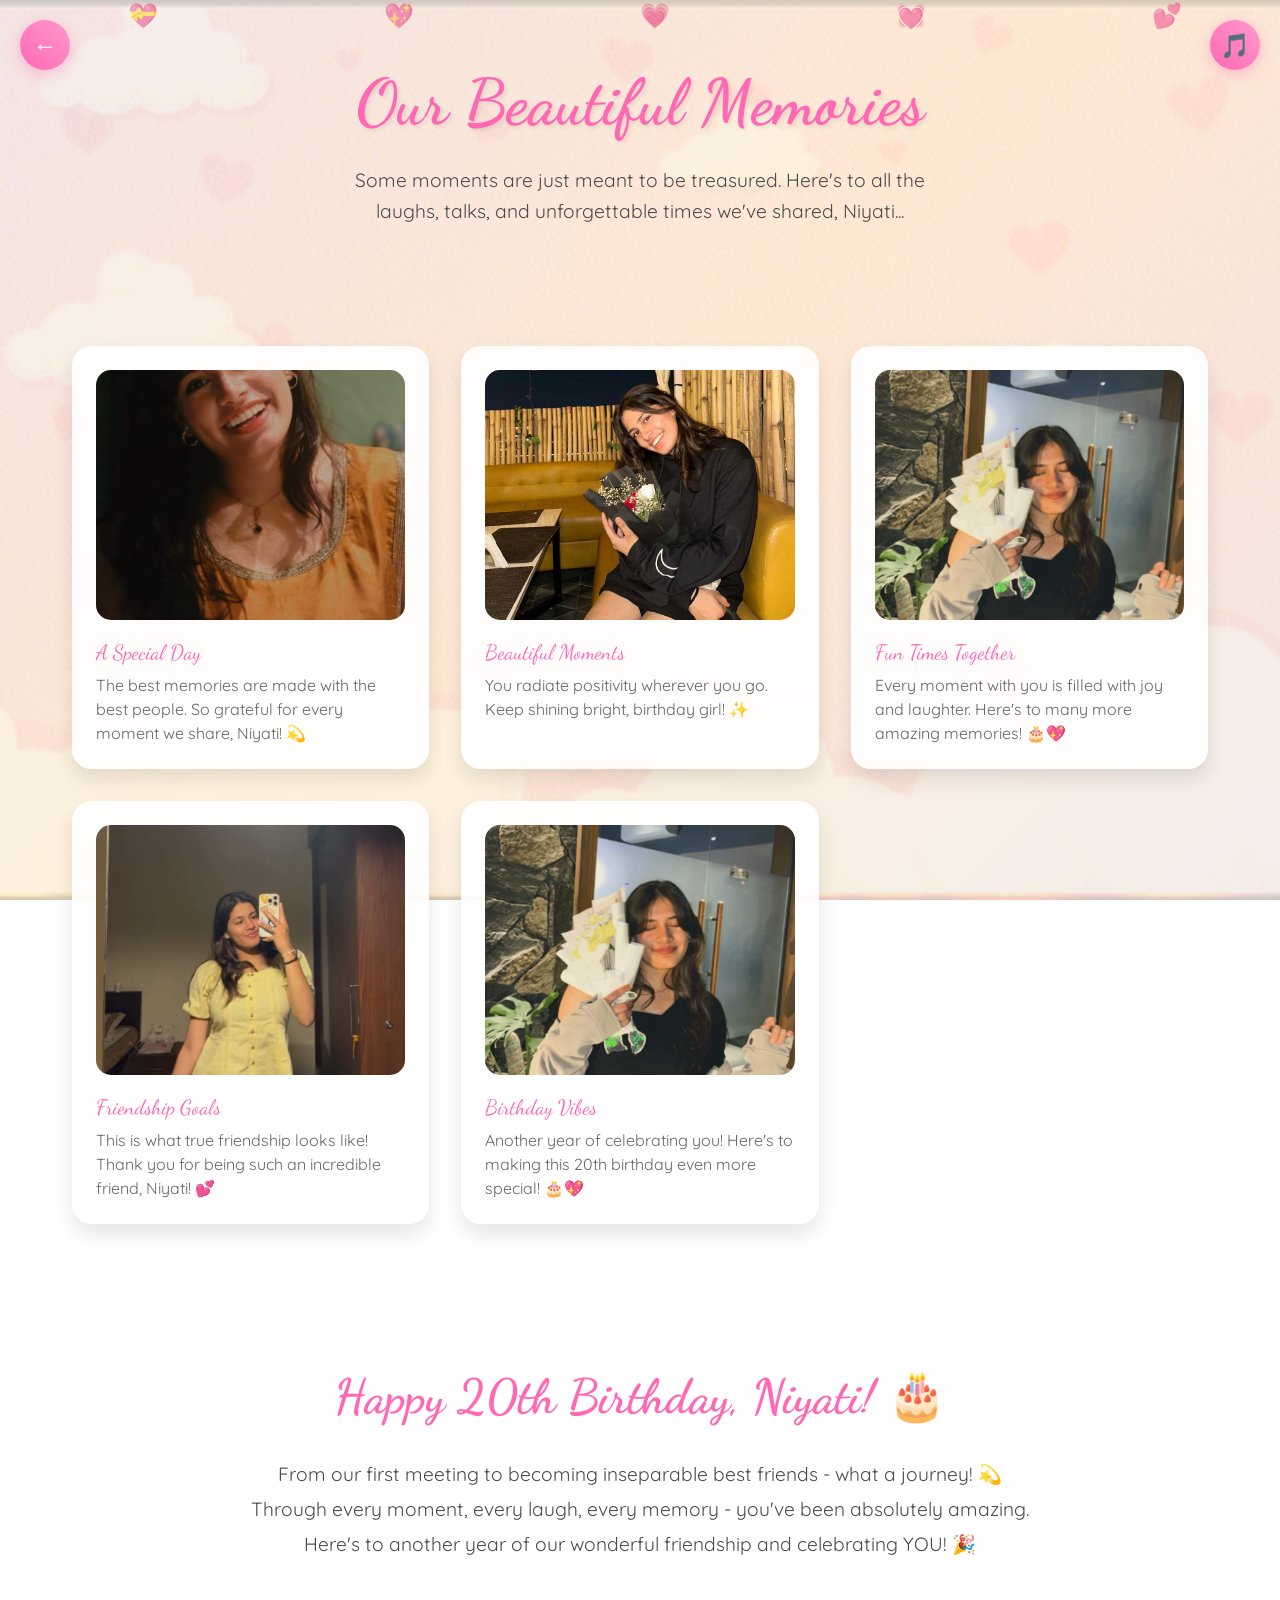
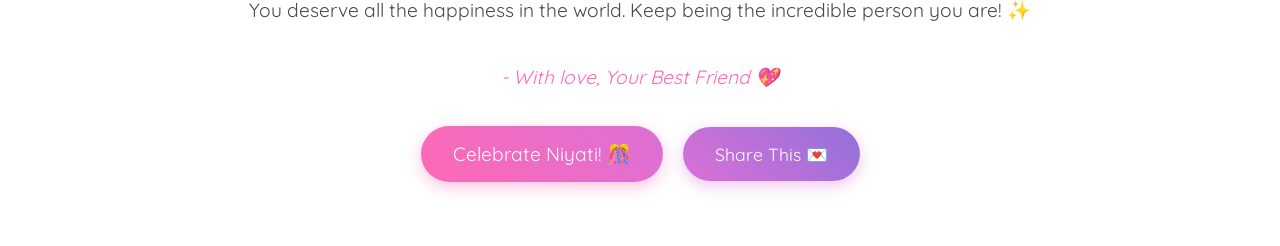
==== memories.html @ b047513f "happist bday" ====
<!DOCTYPE html>
<html lang="en">
<head>
    <meta charset="UTF-8">
    <meta name="viewport" content="width=device-width, initial-scale=1.0">
    <!-- CUSTOMIZE: Change the title -->
    <title>Our Beautiful Memories ✨</title>
    <!-- CUSTOMIZE: Change favicon -->
    <link rel="icon" type="image/png" href="favicon.png">
    <style>
        @import url('https://fonts.googleapis.com/css2?family=Dancing+Script:wght@700&family=Quicksand:wght@300;400;500;600&display=swap');

        * {
            margin: 0;
            padding: 0;
            box-sizing: border-box;
        }

        body {
            min-height: 100vh;
            background: linear-gradient(135deg,
                    rgba(255, 209, 220, 0.85) 0%,
                    rgba(230, 230, 250, 0.85) 25%,
                    rgba(255, 239, 213, 0.85) 50%,
                    rgba(230, 230, 250, 0.85) 75%,
                    rgba(255, 209, 220, 0.85) 100%),
                    url('background-movable.gif');
            background-size: 400% 400%, cover;
            background-position: center, center;
            background-attachment: fixed;
            animation: gradientFlow 15s ease infinite;
            font-family: 'Quicksand', sans-serif;
            overflow-x: hidden;
            color: #4a4a4a;
        }

        @keyframes gradientFlow {
            0% { background-position: 0% 50%; }
            50% { background-position: 100% 50%; }
            100% { background-position: 0% 50%; }
        }

        /* Floating Hearts */
        .floating-hearts {
            position: fixed;
            width: 100%;
            height: 100%;
            pointer-events: none;
            z-index: 2;
        }

        .heart {
            position: absolute;
            font-size: 1.5rem;
            color: rgba(255, 105, 180, 0.6);
            animation: floatHeart var(--float-duration, 6s) ease-in-out infinite;
            animation-delay: var(--delay, 0s);
        }

        @keyframes floatHeart {
            0% { transform: translate(0, 100vh) rotate(0deg); }
            100% { transform: translate(var(--translate-x, 0), -100vh) rotate(360deg); }
        }

        /* Welcome Section */
        .welcome {
            text-align: center;
            padding: 4rem 2rem;
            position: relative;
            z-index: 3;
        }

        .welcome h1 {
            font-family: 'Dancing Script', cursive;
            font-size: 4rem;
            /* CUSTOMIZE: Change primary color */
            color: #ff69b4;
            text-shadow: 2px 2px 4px rgba(0, 0, 0, 0.1);
            animation: fadeInScale 2s ease;
        }

        .welcome p {
            font-size: 1.2rem;
            max-width: 600px;
            margin: 1.5rem auto;
            line-height: 1.6;
            animation: fadeIn 2s ease 0.5s both;
        }

        /* Memory Cards */
        .memory-container {
            max-width: 1200px;
            margin: 0 auto;
            padding: 2rem;
            display: grid;
            grid-template-columns: repeat(auto-fit, minmax(300px, 1fr));
            gap: 2rem;
            z-index: 3;
            position: relative;
        }

        .memory-card {
            background: rgba(255, 255, 255, 0.9);
            border-radius: 20px;
            padding: 1.5rem;
            box-shadow: 0 10px 20px rgba(0, 0, 0, 0.1);
            transition: all 0.5s cubic-bezier(0.4, 0, 0.2, 1);
            position: relative;
            overflow: hidden;
        }

        .memory-card:hover {
            transform: translateY(-10px) scale(1.02);
            box-shadow: 0 15px 30px rgba(0, 0, 0, 0.15);
        }

        .memory-card::before {
            content: '';
            position: absolute;
            top: 0;
            left: 0;
            width: 100%;
            height: 100%;
            background: linear-gradient(45deg, transparent, rgba(255, 255, 255, 0.4), transparent);
            transform: translateX(-100%);
            transition: 0.5s;
        }

        .memory-card:hover::before {
            transform: translateX(100%);
        }

        .memory-img {
            width: 100%;
            height: 250px;
            object-fit: cover;
            border-radius: 15px;
            margin-bottom: 1rem;
            transition: transform 0.5s ease;
        }

        .memory-card:hover .memory-img {
            transform: scale(1.05);
        }

        .memory-date {
            font-family: 'Dancing Script', cursive;
            /* CUSTOMIZE: Change date color */
            color: #ff69b4;
            font-size: 1.3rem;
            margin-bottom: 0.5rem;
        }

        .memory-caption {
            font-size: 1rem;
            line-height: 1.5;
            color: #666;
        }

        /* Final Message Section */
        .final-message {
            text-align: center;
            padding: 4rem 2rem;
            background: rgba(255, 255, 255, 0.3);
            backdrop-filter: blur(10px);
            margin-top: 3rem;
            position: relative;
            z-index: 3;
        }

        .final-message h2 {
            font-family: 'Dancing Script', cursive;
            font-size: 3rem;
            /* CUSTOMIZE: Change color */
            color: #ff69b4;
            margin-bottom: 2rem;
            animation: heartbeat 2s infinite;
        }

        @keyframes heartbeat {
            0%, 100% { transform: scale(1); }
            50% { transform: scale(1.1); }
        }

        .final-message p {
            font-size: 1.2rem;
            max-width: 800px;
            margin: 0 auto 2rem;
            line-height: 1.8;
        }

        .goodbye-btn {
            display: inline-block;
            padding: 1rem 2rem;
            font-size: 1.2rem;
            /* CUSTOMIZE: Change button gradient */
            background: linear-gradient(45deg, #ff69b4, #da70d6);
            color: white;
            border: none;
            border-radius: 50px;
            cursor: pointer;
            text-decoration: none;
            transition: all 0.3s ease;
            box-shadow: 0 5px 15px rgba(255, 105, 180, 0.4);
            animation: float 3s infinite ease-in-out;
        }

        .goodbye-btn:hover {
            transform: translateY(-5px);
            box-shadow: 0 8px 20px rgba(255, 105, 180, 0.6);
        }

        .signature {
            font-style: italic;
            font-size: 1.3rem;
            /* CUSTOMIZE: Change signature color */
            color: #ff69b4;
            margin-top: 1rem;
        }

        @keyframes float {
            0%, 100% { transform: translateY(0); }
            50% { transform: translateY(-10px); }
        }

        @keyframes fadeInScale {
            0% { opacity: 0; transform: scale(0.8); }
            100% { opacity: 1; transform: scale(1); }
        }

        @keyframes fadeIn {
            0% { opacity: 0; }
            100% { opacity: 1; }
        }

        /* Custom Scrollbar */
        ::-webkit-scrollbar {
            width: 12px;
        }

        ::-webkit-scrollbar-track {
            background: rgba(255, 255, 255, 0.4);
        }

        ::-webkit-scrollbar-thumb {
            /* CUSTOMIZE: Change scrollbar gradient */
            background: linear-gradient(45deg, #ff69b4, #da70d6);
            border-radius: 6px;
        }

        /* Responsive Design */
        @media (max-width: 768px) {
            .welcome h1 { font-size: 3rem; }
            .memory-container { grid-template-columns: 1fr; }
            .final-message h2 { font-size: 2.5rem; }
        }

        /* Music Toggle Button */
        .music-toggle {
            position: fixed;
            top: 20px;
            right: 20px;
            width: 50px;
            height: 50px;
            /* CUSTOMIZE: Change music button gradient */
            background: linear-gradient(45deg, #ff69b4, #ff99cc);
            border-radius: 50%;
            display: flex;
            align-items: center;
            justify-content: center;
            cursor: pointer;
            z-index: 1000;
            box-shadow: 0 4px 15px rgba(255, 105, 180, 0.4);
            transition: transform 0.3s, box-shadow 0.3s;
        }

        .music-toggle:hover {
            transform: scale(1.1);
            box-shadow: 0 6px 20px rgba(255, 105, 180, 0.6);
        }

        .music-toggle.playing {
            animation: musicPulse 1s ease-in-out infinite;
        }

        .music-icon {
            font-size: 1.5rem;
        }

        @keyframes musicPulse {
            0%, 100% { transform: scale(1); }
            50% { transform: scale(1.1); }
        }

        /* Back Button */
        .back-btn {
            position: fixed;
            top: 20px;
            left: 20px;
            width: 50px;
            height: 50px;
            /* CUSTOMIZE: Change back button gradient */
            background: linear-gradient(45deg, #ff69b4, #ff99cc);
            border-radius: 50%;
            display: flex;
            align-items: center;
            justify-content: center;
            cursor: pointer;
            z-index: 1000;
            box-shadow: 0 4px 15px rgba(255, 105, 180, 0.4);
            transition: transform 0.3s, box-shadow 0.3s;
            text-decoration: none;
            color: white;
            font-size: 1.5rem;
            font-weight: bold;
        }

        .back-btn:hover {
            transform: scale(1.1);
            box-shadow: 0 6px 20px rgba(255, 105, 180, 0.6);
        }

        /* Share Button */
        .share-btn {
            display: inline-block;
            padding: 1rem 2rem;
            font-size: 1.1rem;
            /* CUSTOMIZE: Change share button gradient */
            background: linear-gradient(45deg, #da70d6, #9370db);
            color: white;
            border: none;
            border-radius: 50px;
            cursor: pointer;
            margin-left: 1rem;
            transition: all 0.3s ease;
            box-shadow: 0 5px 15px rgba(218, 112, 214, 0.4);
            font-family: 'Quicksand', sans-serif;
        }

        .share-btn:hover {
            transform: translateY(-5px);
            box-shadow: 0 8px 20px rgba(218, 112, 214, 0.6);
        }
    </style>
</head>

<body>
    <audio id="bgMusic" loop>
        <source src="hbd.mp3" type="audio/mpeg">
    </audio>
    <div class="music-toggle" id="musicToggle" title="Toggle Music">
        <span class="music-icon">🎵</span>
    </div>
    <a href="timeline.html" class="back-btn" title="Go Back">←</a>

    <div class="floating-hearts">
        <div class="heart" style="--float-duration: 6s; --delay: 0s; --translate-x: 20px; left: 10%;">💝</div>
        <div class="heart" style="--float-duration: 8s; --delay: 1s; --translate-x: -30px; left: 30%;">💖</div>
        <div class="heart" style="--float-duration: 7s; --delay: 2s; --translate-x: 40px; left: 50%;">💗</div>
        <div class="heart" style="--float-duration: 9s; --delay: 3s; --translate-x: -20px; left: 70%;">💓</div>
        <div class="heart" style="--float-duration: 5s; --delay: 4s; --translate-x: 30px; left: 90%;">💕</div>
    </div>

    <section class="welcome">
        <!-- CUSTOMIZE: Change the title -->
        <h1>Our Beautiful Memories</h1>
        <!-- CUSTOMIZE: Change the description -->
        <p>Some moments are just meant to be treasured. Here's to all the laughs, talks, and unforgettable times we've shared, Niyati...</p>
    </section>

    <div class="memory-container">
        <!-- CUSTOMIZE: Add your photos and captions -->
        <!-- Copy and paste memory-card blocks for more memories -->

        <div class="memory-card">
            <img src="./new_images/main.jpeg" alt="Special Memory with Niyati" class="memory-img">
            <!-- CUSTOMIZE: Change date/title -->
            <div class="memory-date">A Special Day</div>
            <!-- CUSTOMIZE: Change caption -->
            <div class="memory-caption">The best memories are made with the best people. So grateful for every moment we share, Niyati! 💫</div>
        </div>

        <div class="memory-card">
            <img src="./new_images/WhatsApp Image 2026-01-26 at 5.28.19 PM.jpeg" alt="Beautiful Moments" class="memory-img">
            <div class="memory-date">Beautiful Moments</div>
            <div class="memory-caption">You radiate positivity wherever you go. Keep shining bright, birthday girl! ✨</div>
        </div>

        <div class="memory-card">
            <img src="./new_images/WhatsApp Image 2026-01-26 at 5.31.11 PM.jpeg" alt="Fun Times" class="memory-img">
            <div class="memory-date">Fun Times Together</div>
            <div class="memory-caption">Every moment with you is filled with joy and laughter. Here's to many more amazing memories! 🎂💖</div>
        </div>

        <div class="memory-card">
            <img src="./new_images/WhatsApp Image 2026-01-26 at 5.36.44 PM.jpeg" alt="Friendship Goals" class="memory-img">
            <div class="memory-date">Friendship Goals</div>
            <div class="memory-caption">This is what true friendship looks like! Thank you for being such an incredible friend, Niyati! 💕</div>
        </div>

        <div class="memory-card">
            <img src="./new_images/WhatsApp Image 2026-01-26 at 5.36.45 PM.jpeg" alt="Birthday Vibes" class="memory-img">
            <div class="memory-date">Birthday Vibes</div>
            <div class="memory-caption">Another year of celebrating you! Here's to making this 20th birthday even more special! 🎂💖</div>
        </div>
    </div>

    <section class="final-message">
        <!-- CUSTOMIZE: Change name and age -->
        <h2>Happy 20th Birthday, Niyati! 🎂</h2>
        <!-- CUSTOMIZE: Change the message -->
        <p>From our first meeting to becoming inseparable best friends - what a journey! 💫<br>
            Through every moment, every laugh, every memory - you've been absolutely amazing.<br>
            Here's to another year of our wonderful friendship and celebrating YOU! 🎉</p>
        <p>You deserve all the happiness in the world. Keep being the incredible person you are! ✨</p>
        <!-- CUSTOMIZE: Change your name -->
        <p class="signature">- With love, Your Best Friend 💖</p>
        <a href="#" class="goodbye-btn" onclick="celebrate()">Celebrate Niyati! 🎊</a>
        <button class="share-btn" onclick="shareWebsite()">Share This 💌</button>
    </section>

    <!-- Confetti Canvas -->
    <canvas id="confetti-canvas" style="position: fixed; top: 0; left: 0; width: 100%; height: 100%; pointer-events: none; z-index: 9999;"></canvas>

    <script>
        // Music control
        const bgMusic = document.getElementById('bgMusic');
        const musicToggle = document.getElementById('musicToggle');
        const musicIcon = musicToggle.querySelector('.music-icon');

        function toggleMusic() {
            if (bgMusic.paused) {
                bgMusic.play();
                musicToggle.classList.add('playing');
                musicIcon.textContent = '🎵';
                localStorage.setItem('musicPlaying', 'true');
            } else {
                bgMusic.pause();
                musicToggle.classList.remove('playing');
                musicIcon.textContent = '🔇';
                localStorage.setItem('musicPlaying', 'false');
            }
        }

        musicToggle.addEventListener('click', toggleMusic);

        if (localStorage.getItem('musicPlaying') === 'true') {
            bgMusic.play().then(() => {
                musicToggle.classList.add('playing');
                musicIcon.textContent = '🎵';
            }).catch(() => {
                musicIcon.textContent = '🔇';
            });
        }

        // Confetti Animation
        const canvas = document.getElementById('confetti-canvas');
        const ctx = canvas.getContext('2d');
        let confettiPieces = [];
        let animationId;

        function resizeCanvas() {
            canvas.width = window.innerWidth;
            canvas.height = window.innerHeight;
        }
        resizeCanvas();
        window.addEventListener('resize', resizeCanvas);

        class Confetti {
            constructor() {
                this.x = Math.random() * canvas.width;
                this.y = Math.random() * canvas.height - canvas.height;
                this.size = Math.random() * 10 + 5;
                this.speedY = Math.random() * 3 + 2;
                this.speedX = Math.random() * 2 - 1;
                this.color = ['#ff69b4', '#ffd700', '#87ceeb', '#98fb98', '#dda0dd', '#f0e68c', '#ff6347'][Math.floor(Math.random() * 7)];
                this.rotation = Math.random() * 360;
                this.rotationSpeed = Math.random() * 10 - 5;
            }

            update() {
                this.y += this.speedY;
                this.x += this.speedX;
                this.rotation += this.rotationSpeed;
            }

            draw() {
                ctx.save();
                ctx.translate(this.x, this.y);
                ctx.rotate(this.rotation * Math.PI / 180);
                ctx.fillStyle = this.color;
                ctx.fillRect(-this.size / 2, -this.size / 2, this.size, this.size / 2);
                ctx.restore();
            }
        }

        function createConfetti() {
            for (let i = 0; i < 150; i++) {
                confettiPieces.push(new Confetti());
            }
        }

        function animateConfetti() {
            ctx.clearRect(0, 0, canvas.width, canvas.height);

            confettiPieces.forEach((piece, index) => {
                piece.update();
                piece.draw();

                if (piece.y > canvas.height) {
                    confettiPieces.splice(index, 1);
                }
            });

            if (confettiPieces.length > 0) {
                animationId = requestAnimationFrame(animateConfetti);
            }
        }

        function celebrate() {
            event.preventDefault();
            createConfetti();
            animateConfetti();

            setTimeout(() => { createConfetti(); }, 500);
            setTimeout(() => { createConfetti(); }, 1000);
        }

        // Share function - CUSTOMIZE: Update the share message
        function shareWebsite() {
            const shareData = {
                title: 'Happy 20th Birthday Niyati!',
                text: 'Check out this special birthday wish for Niyati! 💖',
                url: window.location.href
            };

            if (navigator.share) {
                navigator.share(shareData)
                    .catch((err) => console.log('Share cancelled'));
            } else {
                navigator.clipboard.writeText(window.location.href).then(() => {
                    alert('Link copied to clipboard! 💖');
                }).catch(() => {
                    alert('Share this link: ' + window.location.href);
                });
            }
        }
    </script>
</body>
</html>
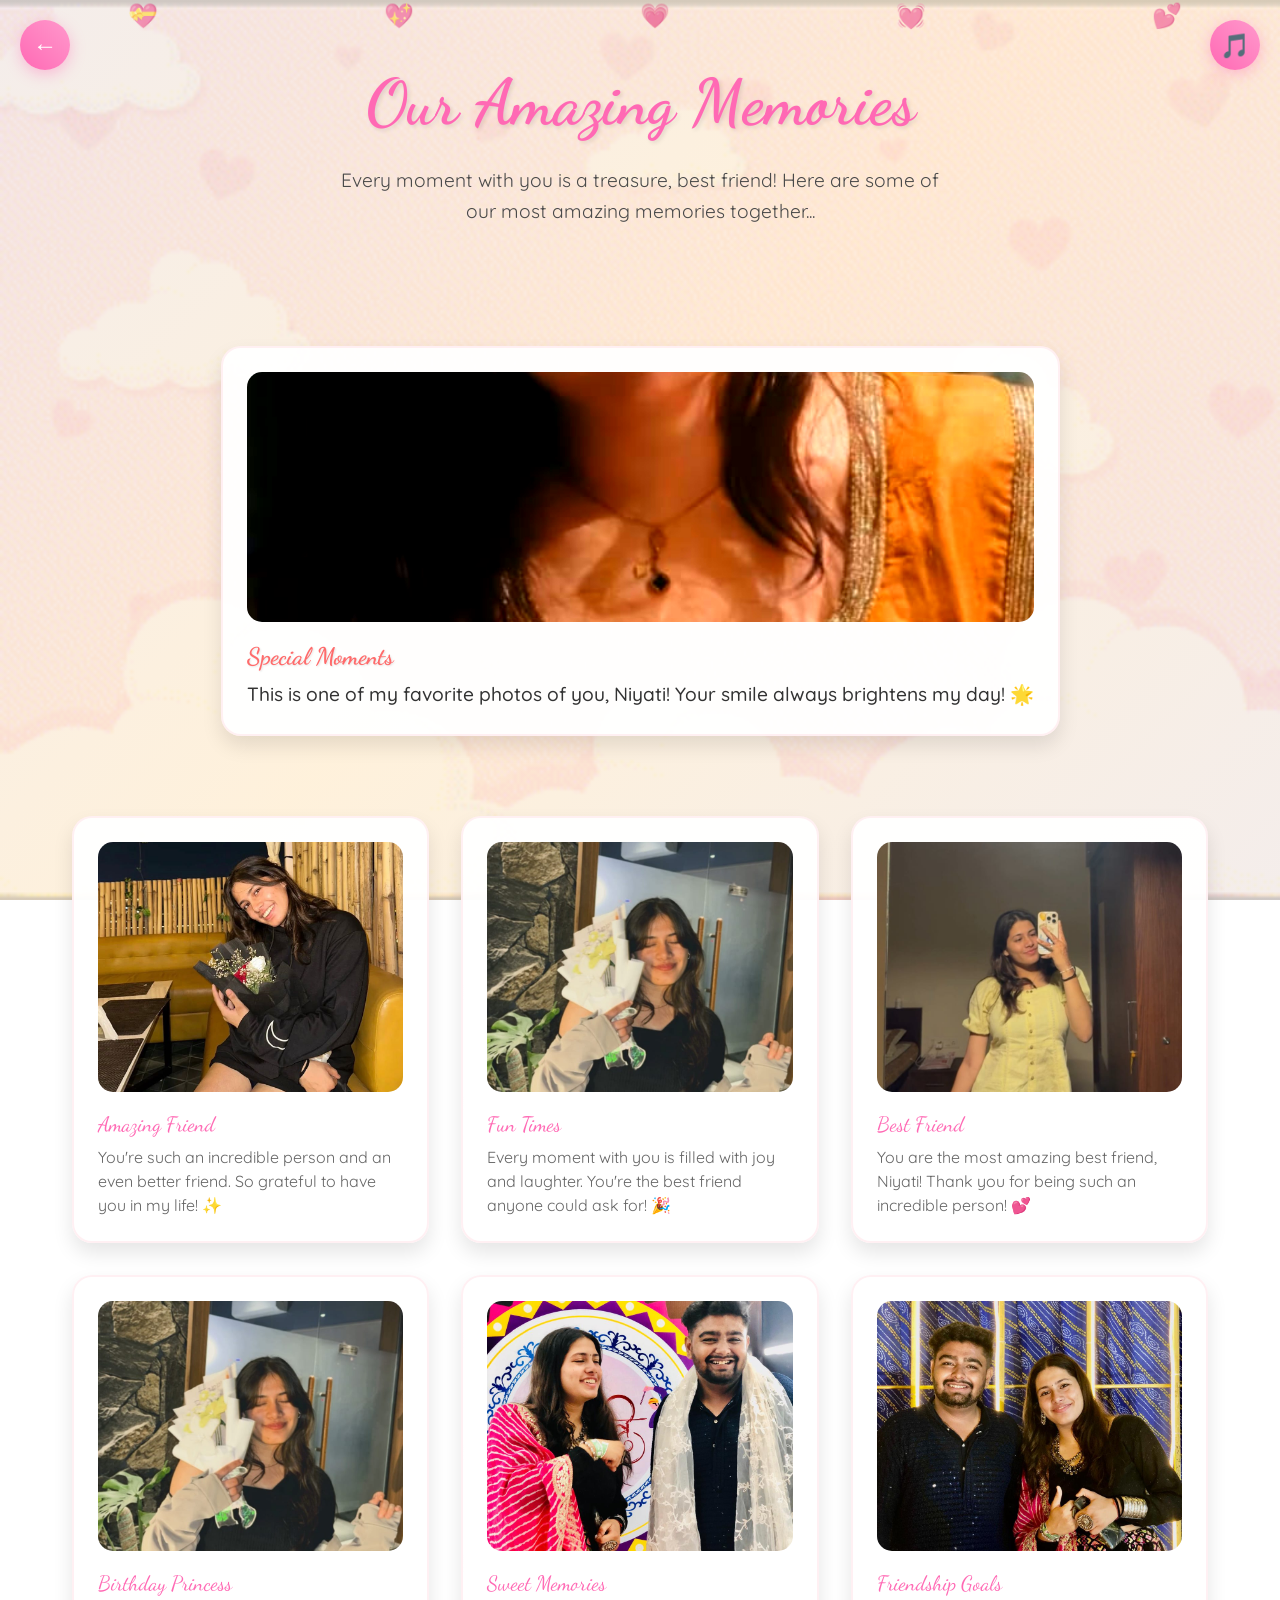
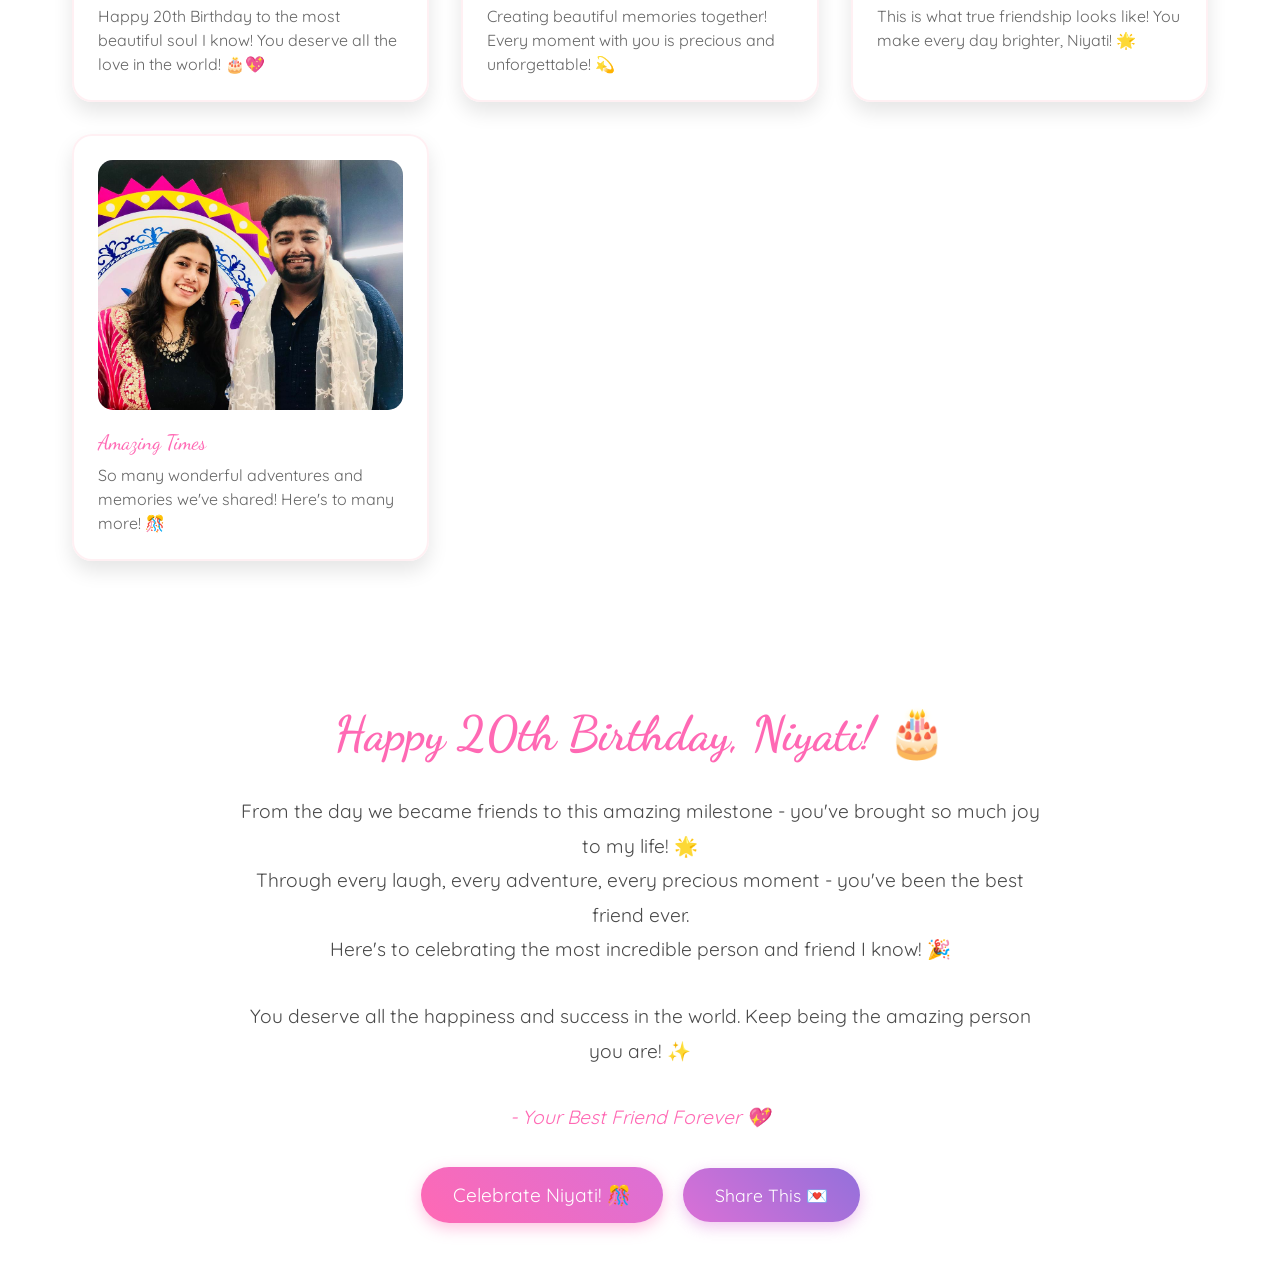
==== commit be65db4b: "new chnages" ====
--- a/memories.html
+++ b/memories.html
@@ -99,19 +99,61 @@
             position: relative;
         }
 
+        /* Featured memory card (first image) - Full height and bright */
+        .featured-memory {
+            grid-column: 1 / -1;
+            max-width: 900px;
+            margin: 0 auto 3rem auto;
+            background: rgba(255, 255, 255, 0.98);
+            box-shadow: 0 15px 40px rgba(0, 0, 0, 0.2);
+            border: 3px solid rgba(255, 182, 193, 0.5);
+        }
+
+        .featured-img {
+            height: 600px;
+            width: 100%;
+            object-fit: cover;
+            object-position: center;
+            border-radius: 20px;
+            filter: brightness(1.3) contrast(1.2) saturate(1.3);
+            transition: all 0.3s ease;
+        }
+
+        .featured-memory:hover .featured-img {
+            filter: brightness(1.4) contrast(1.3) saturate(1.4);
+            transform: scale(1.01);
+        }
+
         .memory-card {
-            background: rgba(255, 255, 255, 0.9);
+            background: rgba(255, 255, 255, 0.95);
             border-radius: 20px;
             padding: 1.5rem;
             box-shadow: 0 10px 20px rgba(0, 0, 0, 0.1);
             transition: all 0.5s cubic-bezier(0.4, 0, 0.2, 1);
             position: relative;
             overflow: hidden;
+            border: 2px solid rgba(255, 182, 193, 0.2);
         }
 
         .memory-card:hover {
             transform: translateY(-10px) scale(1.02);
             box-shadow: 0 15px 30px rgba(0, 0, 0, 0.15);
+            border-color: rgba(255, 105, 180, 0.4);
+        }
+
+        /* Enhanced styling for featured memory */
+        .featured-memory .memory-date {
+            font-size: 1.5rem;
+            color: #ff6b6b;
+            font-weight: bold;
+            text-shadow: 1px 1px 2px rgba(0,0,0,0.1);
+        }
+
+        .featured-memory .memory-caption {
+            font-size: 1.2rem;
+            line-height: 1.6;
+            color: #333;
+            font-weight: 500;
         }
 
         .memory-card::before {
@@ -250,9 +292,66 @@
 
         /* Responsive Design */
         @media (max-width: 768px) {
-            .welcome h1 { font-size: 3rem; }
-            .memory-container { grid-template-columns: 1fr; }
-            .final-message h2 { font-size: 2.5rem; }
+            .welcome h1 { 
+                font-size: 2.5rem; 
+                padding: 0 1rem;
+            }
+            .welcome p {
+                font-size: 1rem;
+                padding: 0 1rem;
+            }
+            .memory-container { 
+                grid-template-columns: 1fr; 
+                padding: 1rem;
+                gap: 1.5rem;
+            }
+            .featured-memory {
+                grid-column: 1;
+                margin-bottom: 2rem;
+                max-width: 100%;
+            }
+            .featured-img {
+                height: 400px;
+                filter: brightness(1.4) contrast(1.2) saturate(1.3);
+            }
+            .memory-img {
+                height: 200px;
+            }
+            .final-message h2 { 
+                font-size: 2rem; 
+                padding: 0 1rem;
+            }
+            .final-message p {
+                font-size: 1rem;
+                padding: 0 1rem;
+            }
+            .goodbye-btn, .share-btn {
+                font-size: 1rem;
+                padding: 0.8rem 1.5rem;
+                margin: 0.5rem;
+            }
+        }
+
+        @media (max-width: 480px) {
+            .welcome h1 { 
+                font-size: 2rem; 
+            }
+            .memory-container {
+                padding: 0.5rem;
+            }
+            .memory-card {
+                padding: 1rem;
+            }
+            .featured-img {
+                height: 320px;
+                filter: brightness(1.5) contrast(1.3) saturate(1.4);
+            }
+            .memory-img {
+                height: 180px;
+            }
+            .final-message h2 { 
+                font-size: 1.8rem; 
+            }
         }
 
         /* Music Toggle Button */
@@ -363,45 +462,63 @@
 
     <section class="welcome">
         <!-- CUSTOMIZE: Change the title -->
-        <h1>Our Beautiful Memories</h1>
+        <h1>Our Amazing Memories</h1>
         <!-- CUSTOMIZE: Change the description -->
-        <p>Some moments are just meant to be treasured. Here's to all the laughs, talks, and unforgettable times we've shared, Niyati...</p>
+        <p>Every moment with you is a treasure, best friend! Here are some of our most amazing memories together...</p>
     </section>
 
     <div class="memory-container">
         <!-- CUSTOMIZE: Add your photos and captions -->
         <!-- Copy and paste memory-card blocks for more memories -->
 
-        <div class="memory-card">
-            <img src="./new_images/main.jpeg" alt="Special Memory with Niyati" class="memory-img">
+        <div class="memory-card featured-memory">
+            <img src="./new_images/main.jpeg" alt="Special Memory with Niyati" class="memory-img featured-img">
             <!-- CUSTOMIZE: Change date/title -->
-            <div class="memory-date">A Special Day</div>
+            <div class="memory-date">Special Moments</div>
             <!-- CUSTOMIZE: Change caption -->
-            <div class="memory-caption">The best memories are made with the best people. So grateful for every moment we share, Niyati! 💫</div>
+            <div class="memory-caption">This is one of my favorite photos of you, Niyati! Your smile always brightens my day! 🌟</div>
         </div>
 
         <div class="memory-card">
             <img src="./new_images/WhatsApp Image 2026-01-26 at 5.28.19 PM.jpeg" alt="Beautiful Moments" class="memory-img">
-            <div class="memory-date">Beautiful Moments</div>
-            <div class="memory-caption">You radiate positivity wherever you go. Keep shining bright, birthday girl! ✨</div>
+            <div class="memory-date">Amazing Friend</div>
+            <div class="memory-caption">You're such an incredible person and an even better friend. So grateful to have you in my life! ✨</div>
         </div>
 
         <div class="memory-card">
             <img src="./new_images/WhatsApp Image 2026-01-26 at 5.31.11 PM.jpeg" alt="Fun Times" class="memory-img">
-            <div class="memory-date">Fun Times Together</div>
-            <div class="memory-caption">Every moment with you is filled with joy and laughter. Here's to many more amazing memories! 🎂💖</div>
+            <div class="memory-date">Fun Times</div>
+            <div class="memory-caption">Every moment with you is filled with joy and laughter. You're the best friend anyone could ask for! 🎉</div>
         </div>
 
         <div class="memory-card">
             <img src="./new_images/WhatsApp Image 2026-01-26 at 5.36.44 PM.jpeg" alt="Friendship Goals" class="memory-img">
-            <div class="memory-date">Friendship Goals</div>
-            <div class="memory-caption">This is what true friendship looks like! Thank you for being such an incredible friend, Niyati! 💕</div>
+            <div class="memory-date">Best Friend</div>
+            <div class="memory-caption">You are the most amazing best friend, Niyati! Thank you for being such an incredible person! 💕</div>
         </div>
 
         <div class="memory-card">
             <img src="./new_images/WhatsApp Image 2026-01-26 at 5.36.45 PM.jpeg" alt="Birthday Vibes" class="memory-img">
-            <div class="memory-date">Birthday Vibes</div>
-            <div class="memory-caption">Another year of celebrating you! Here's to making this 20th birthday even more special! 🎂💖</div>
+            <div class="memory-date">Birthday Princess</div>
+            <div class="memory-caption">Happy 20th Birthday to the most beautiful soul I know! You deserve all the love in the world! 🎂💖</div>
+        </div>
+
+        <div class="memory-card">
+            <img src="./new_images/WhatsApp Image 2026-01-26 at 10.345.30 PM.jpeg" alt="Sweet Memories" class="memory-img">
+            <div class="memory-date">Sweet Memories</div>
+            <div class="memory-caption">Creating beautiful memories together! Every moment with you is precious and unforgettable! 💫</div>
+        </div>
+
+        <div class="memory-card">
+            <img src="./new_images/WhatsApp Image 2026-01-26 at 10.35.29 PM.jpeg" alt="Friendship Goals" class="memory-img">
+            <div class="memory-date">Friendship Goals</div>
+            <div class="memory-caption">This is what true friendship looks like! You make every day brighter, Niyati! 🌟</div>
+        </div>
+
+        <div class="memory-card">
+            <img src="./new_images/WhatsApp Image 2026-01-26 at 10.35.30 PM.jpeg" alt="Amazing Times" class="memory-img">
+            <div class="memory-date">Amazing Times</div>
+            <div class="memory-caption">So many wonderful adventures and memories we've shared! Here's to many more! 🎊</div>
         </div>
     </div>
 
@@ -409,12 +526,12 @@
         <!-- CUSTOMIZE: Change name and age -->
         <h2>Happy 20th Birthday, Niyati! 🎂</h2>
         <!-- CUSTOMIZE: Change the message -->
-        <p>From our first meeting to becoming inseparable best friends - what a journey! 💫<br>
-            Through every moment, every laugh, every memory - you've been absolutely amazing.<br>
-            Here's to another year of our wonderful friendship and celebrating YOU! 🎉</p>
-        <p>You deserve all the happiness in the world. Keep being the incredible person you are! ✨</p>
+        <p>From the day we became friends to this amazing milestone - you've brought so much joy to my life! 🌟<br>
+            Through every laugh, every adventure, every precious moment - you've been the best friend ever.<br>
+            Here's to celebrating the most incredible person and friend I know! 🎉</p>
+        <p>You deserve all the happiness and success in the world. Keep being the amazing person you are! ✨</p>
         <!-- CUSTOMIZE: Change your name -->
-        <p class="signature">- With love, Your Best Friend 💖</p>
+        <p class="signature">- Your Best Friend Forever 💖</p>
         <a href="#" class="goodbye-btn" onclick="celebrate()">Celebrate Niyati! 🎊</a>
         <button class="share-btn" onclick="shareWebsite()">Share This 💌</button>
     </section>
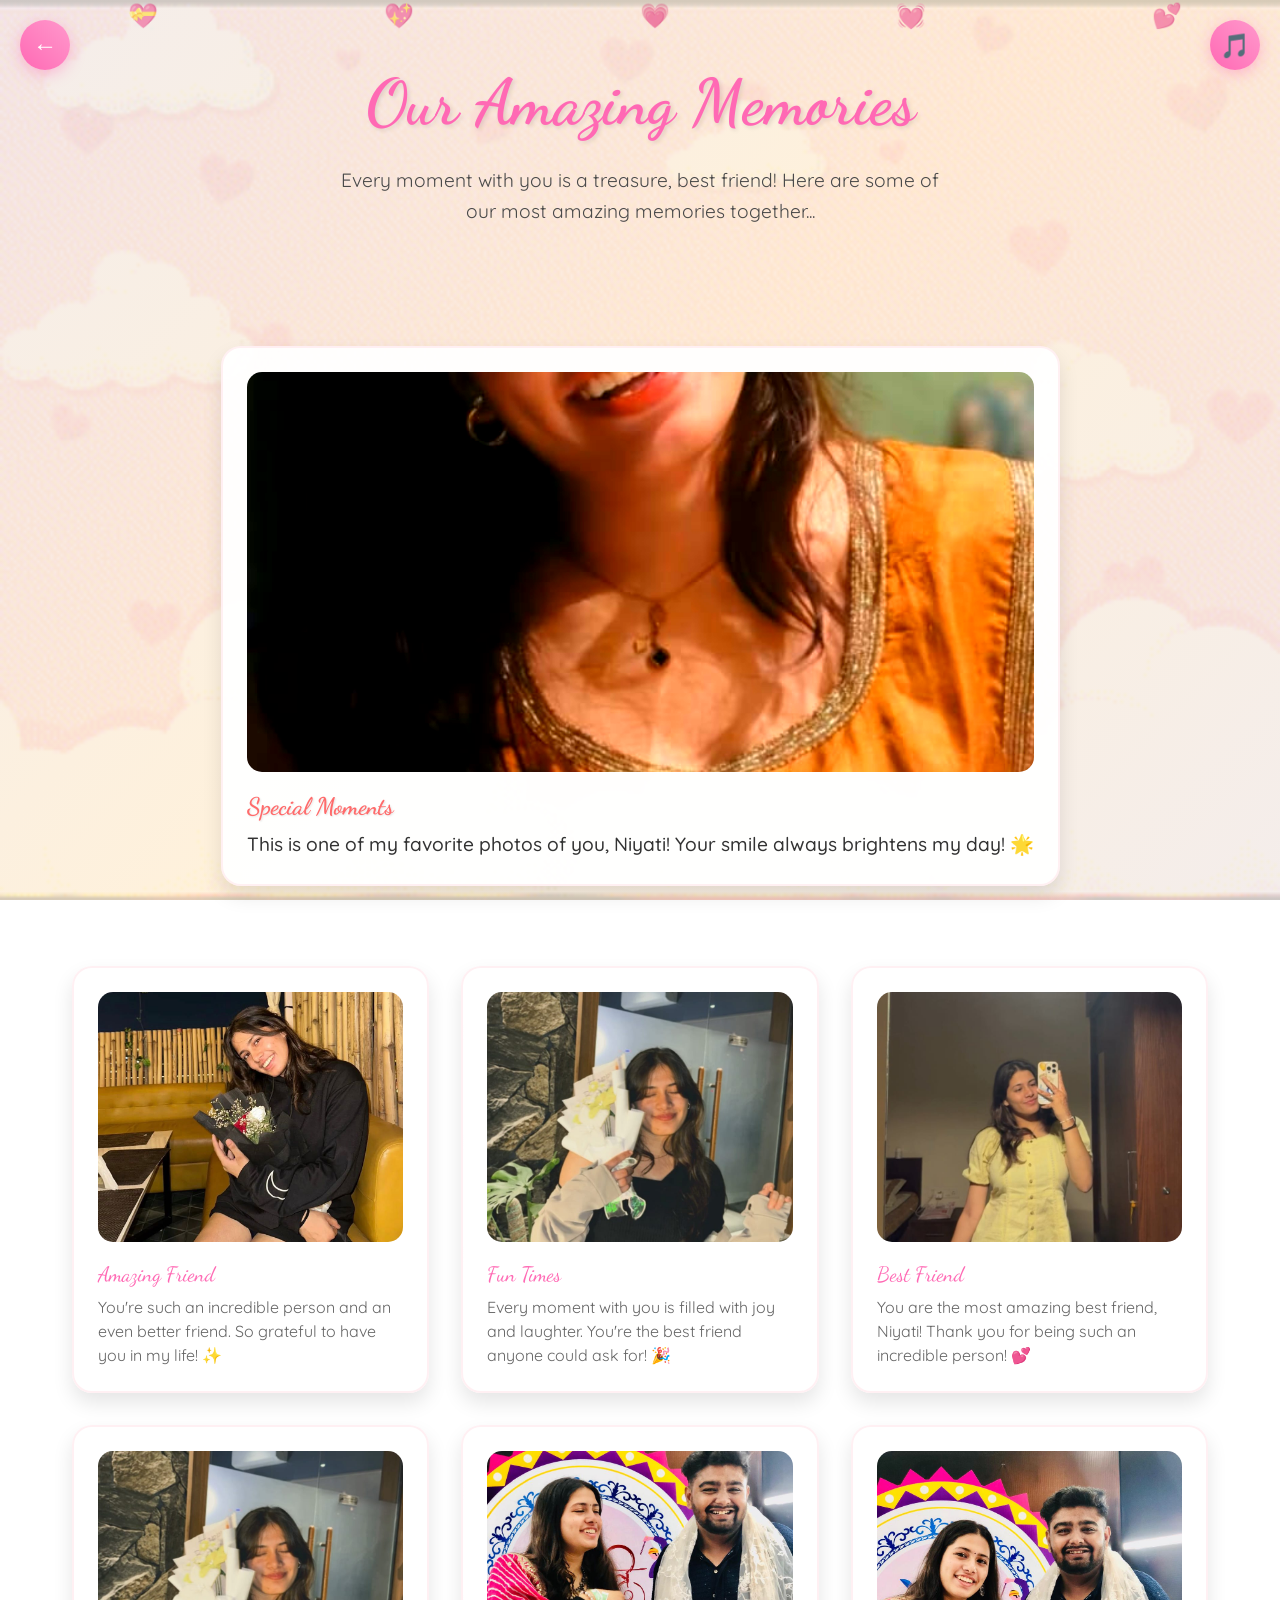
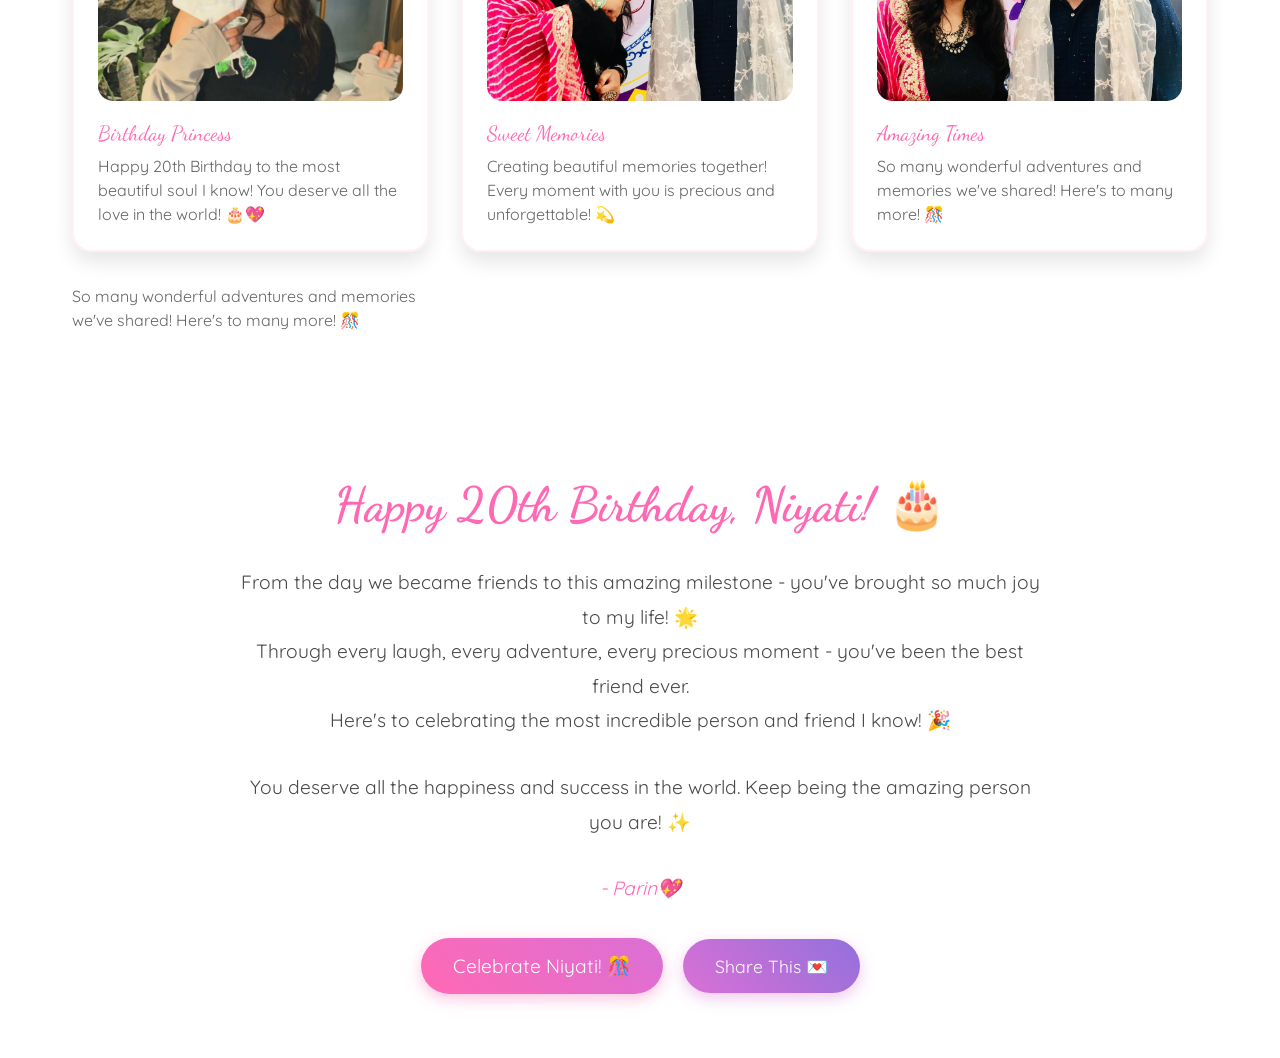
==== commit e3ec08dc: "name add" ====
--- a/memories.html
+++ b/memories.html
@@ -99,7 +99,7 @@
             position: relative;
         }
 
-        /* Featured memory card (first image) - Full height and bright */
+        /* Featured memory card (first image) - Original size full preview */
         .featured-memory {
             grid-column: 1 / -1;
             max-width: 900px;
@@ -110,13 +110,16 @@
         }
 
         .featured-img {
-            height: 600px;
+            height: auto;
+            min-height: 400px;
+            max-height: 600px;
             width: 100%;
-            object-fit: cover;
+            object-fit: contain;
             object-position: center;
             border-radius: 20px;
             filter: brightness(1.3) contrast(1.2) saturate(1.3);
             transition: all 0.3s ease;
+            background: #f8f9fa;
         }
 
         .featured-memory:hover .featured-img {
@@ -311,7 +314,10 @@
                 max-width: 100%;
             }
             .featured-img {
-                height: 400px;
+                height: auto;
+                min-height: 300px;
+                max-height: 500px;
+                object-fit: contain;
                 filter: brightness(1.4) contrast(1.2) saturate(1.3);
             }
             .memory-img {
@@ -343,7 +349,10 @@
                 padding: 1rem;
             }
             .featured-img {
-                height: 320px;
+                height: auto;
+                min-height: 250px;
+                max-height: 400px;
+                object-fit: contain;
                 filter: brightness(1.5) contrast(1.3) saturate(1.4);
             }
             .memory-img {
@@ -510,14 +519,10 @@
         </div>
 
         <div class="memory-card">
-            <img src="./new_images/WhatsApp Image 2026-01-26 at 10.35.29 PM.jpeg" alt="Friendship Goals" class="memory-img">
-            <div class="memory-date">Friendship Goals</div>
-            <div class="memory-caption">This is what true friendship looks like! You make every day brighter, Niyati! 🌟</div>
-        </div>
-
-        <div class="memory-card">
             <img src="./new_images/WhatsApp Image 2026-01-26 at 10.35.30 PM.jpeg" alt="Amazing Times" class="memory-img">
             <div class="memory-date">Amazing Times</div>
+            <div class="memory-caption">So many wonderful adventures and memories we've shared! Here's to many more! 🎊</div>
+        </div>
             <div class="memory-caption">So many wonderful adventures and memories we've shared! Here's to many more! 🎊</div>
         </div>
     </div>
@@ -531,7 +536,7 @@
             Here's to celebrating the most incredible person and friend I know! 🎉</p>
         <p>You deserve all the happiness and success in the world. Keep being the amazing person you are! ✨</p>
         <!-- CUSTOMIZE: Change your name -->
-        <p class="signature">- Your Best Friend Forever 💖</p>
+        <p class="signature">- Parin💖</p>
         <a href="#" class="goodbye-btn" onclick="celebrate()">Celebrate Niyati! 🎊</a>
         <button class="share-btn" onclick="shareWebsite()">Share This 💌</button>
     </section>
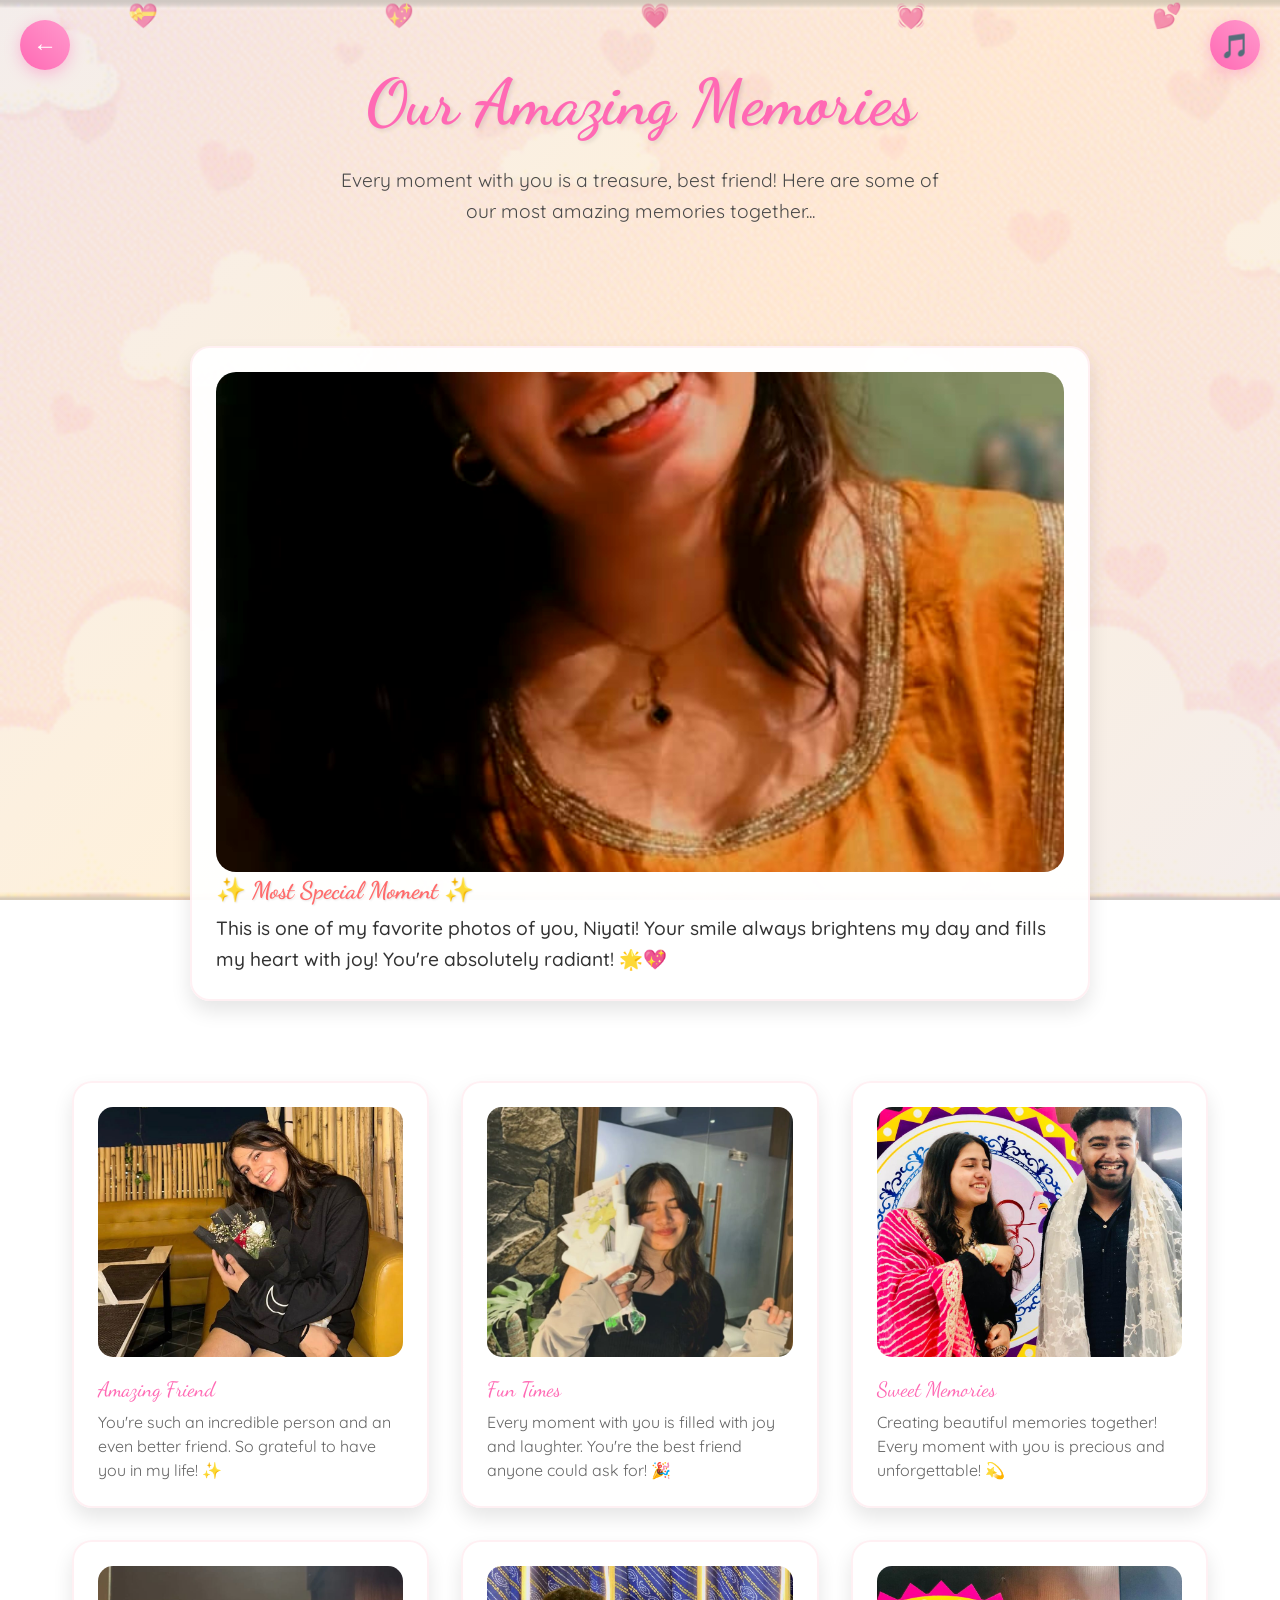
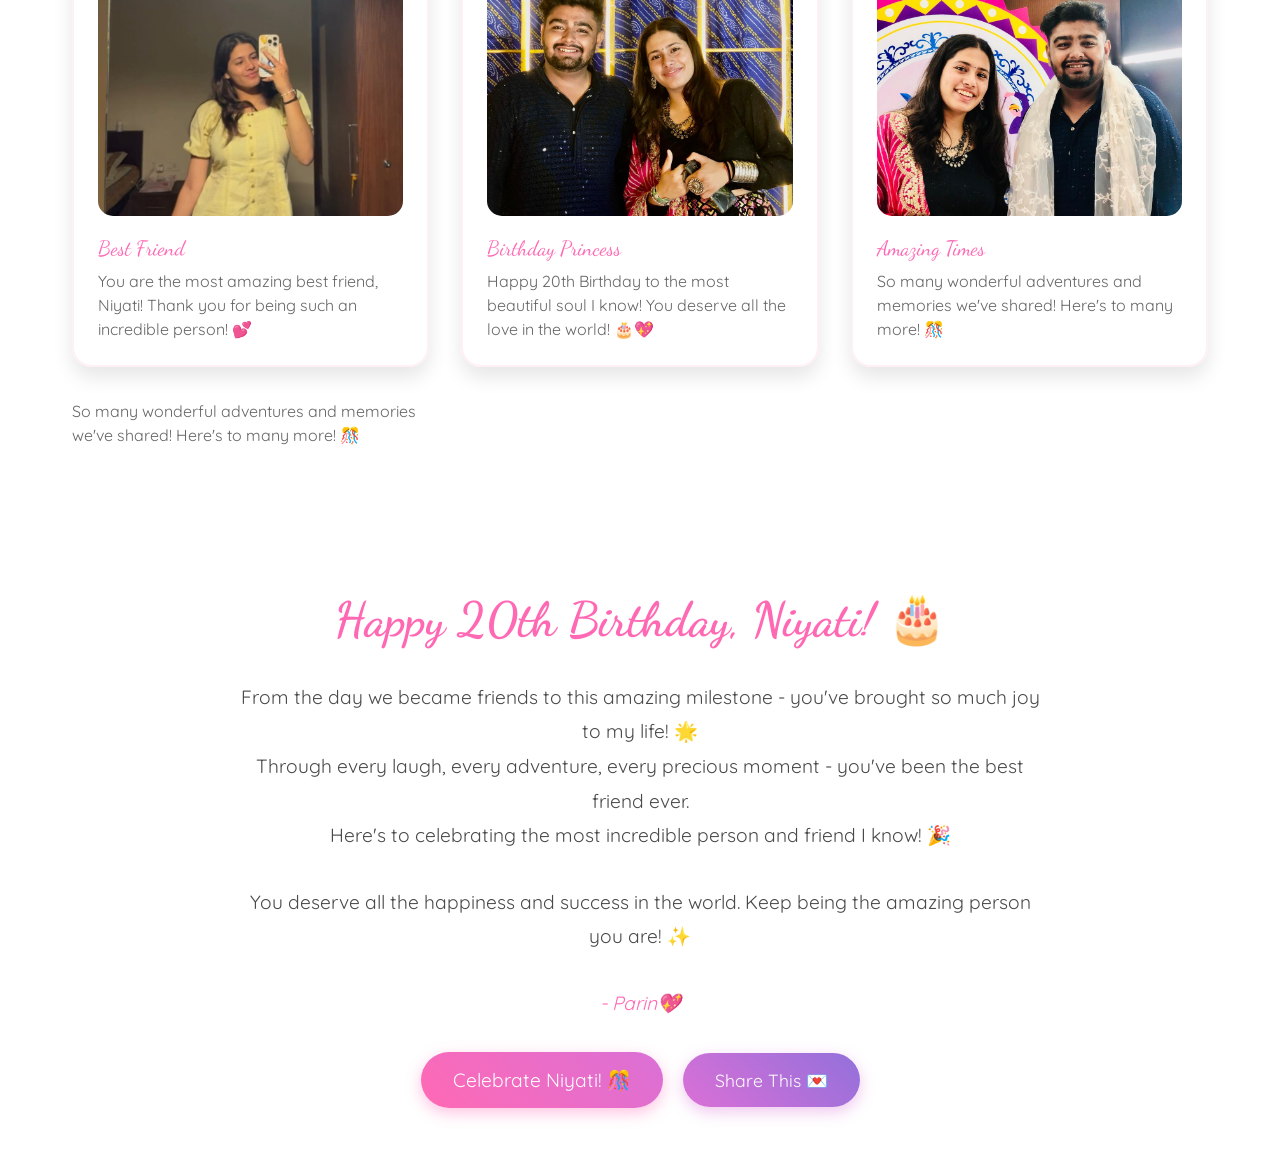
==== commit 383c04bc: "new chnages" ====
--- a/memories.html
+++ b/memories.html
@@ -110,21 +110,19 @@
         }
 
         .featured-img {
-            height: auto;
-            min-height: 400px;
-            max-height: 600px;
+            height: 500px;
             width: 100%;
-            object-fit: contain;
+            object-fit: cover;
             object-position: center;
             border-radius: 20px;
-            filter: brightness(1.3) contrast(1.2) saturate(1.3);
+            filter: brightness(1.1) contrast(1.15) saturate(1.2);
             transition: all 0.3s ease;
             background: #f8f9fa;
         }
 
         .featured-memory:hover .featured-img {
-            filter: brightness(1.4) contrast(1.3) saturate(1.4);
-            transform: scale(1.01);
+            filter: brightness(1.2) contrast(1.25) saturate(1.3);
+            transform: scale(1.02);
         }
 
         .memory-card {
@@ -314,11 +312,10 @@
                 max-width: 100%;
             }
             .featured-img {
-                height: auto;
-                min-height: 300px;
-                max-height: 500px;
-                object-fit: contain;
-                filter: brightness(1.4) contrast(1.2) saturate(1.3);
+                height: 400px;
+                object-fit: cover;
+                object-position: center;
+                filter: brightness(1.1) contrast(1.15) saturate(1.2);
             }
             .memory-img {
                 height: 200px;
@@ -349,11 +346,10 @@
                 padding: 1rem;
             }
             .featured-img {
-                height: auto;
-                min-height: 250px;
-                max-height: 400px;
-                object-fit: contain;
-                filter: brightness(1.5) contrast(1.3) saturate(1.4);
+                height: 350px;
+                object-fit: cover;
+                object-position: center;
+                filter: brightness(1.15) contrast(1.2) saturate(1.25);
             }
             .memory-img {
                 height: 180px;
@@ -480,12 +476,13 @@
         <!-- CUSTOMIZE: Add your photos and captions -->
         <!-- Copy and paste memory-card blocks for more memories -->
 
+        <!-- Featured Memory - First Image with Best View -->
         <div class="memory-card featured-memory">
-            <img src="./new_images/main.jpeg" alt="Special Memory with Niyati" class="memory-img featured-img">
+            <img src="./new_images/main.jpeg" alt="Special Memory with Niyati" class="featured-img">
             <!-- CUSTOMIZE: Change date/title -->
-            <div class="memory-date">Special Moments</div>
+            <div class="memory-date">✨ Most Special Moment ✨</div>
             <!-- CUSTOMIZE: Change caption -->
-            <div class="memory-caption">This is one of my favorite photos of you, Niyati! Your smile always brightens my day! 🌟</div>
+            <div class="memory-caption">This is one of my favorite photos of you, Niyati! Your smile always brightens my day and fills my heart with joy! You're absolutely radiant! 🌟💖</div>
         </div>
 
         <div class="memory-card">
@@ -501,22 +498,23 @@
         </div>
 
         <div class="memory-card">
+            <img src="./new_images/WhatsApp Image 2026-01-26 at 10.345.30 PM.jpeg" alt="Sweet Memories" class="memory-img">
+            <div class="memory-date">Sweet Memories</div>
+            <div class="memory-caption">Creating beautiful memories together! Every moment with you is precious and unforgettable! 💫</div>
+        </div>
+
+        <div class="memory-card">
             <img src="./new_images/WhatsApp Image 2026-01-26 at 5.36.44 PM.jpeg" alt="Friendship Goals" class="memory-img">
             <div class="memory-date">Best Friend</div>
             <div class="memory-caption">You are the most amazing best friend, Niyati! Thank you for being such an incredible person! 💕</div>
         </div>
 
         <div class="memory-card">
-            <img src="./new_images/WhatsApp Image 2026-01-26 at 5.36.45 PM.jpeg" alt="Birthday Vibes" class="memory-img">
+            <img src="./new_images/WhatsApp Image 2026-01-26 at 10.35.29 PM.jpeg" alt="Birthday Vibes" class="memory-img">
             <div class="memory-date">Birthday Princess</div>
             <div class="memory-caption">Happy 20th Birthday to the most beautiful soul I know! You deserve all the love in the world! 🎂💖</div>
         </div>
 
-        <div class="memory-card">
-            <img src="./new_images/WhatsApp Image 2026-01-26 at 10.345.30 PM.jpeg" alt="Sweet Memories" class="memory-img">
-            <div class="memory-date">Sweet Memories</div>
-            <div class="memory-caption">Creating beautiful memories together! Every moment with you is precious and unforgettable! 💫</div>
-        </div>
 
         <div class="memory-card">
             <img src="./new_images/WhatsApp Image 2026-01-26 at 10.35.30 PM.jpeg" alt="Amazing Times" class="memory-img">
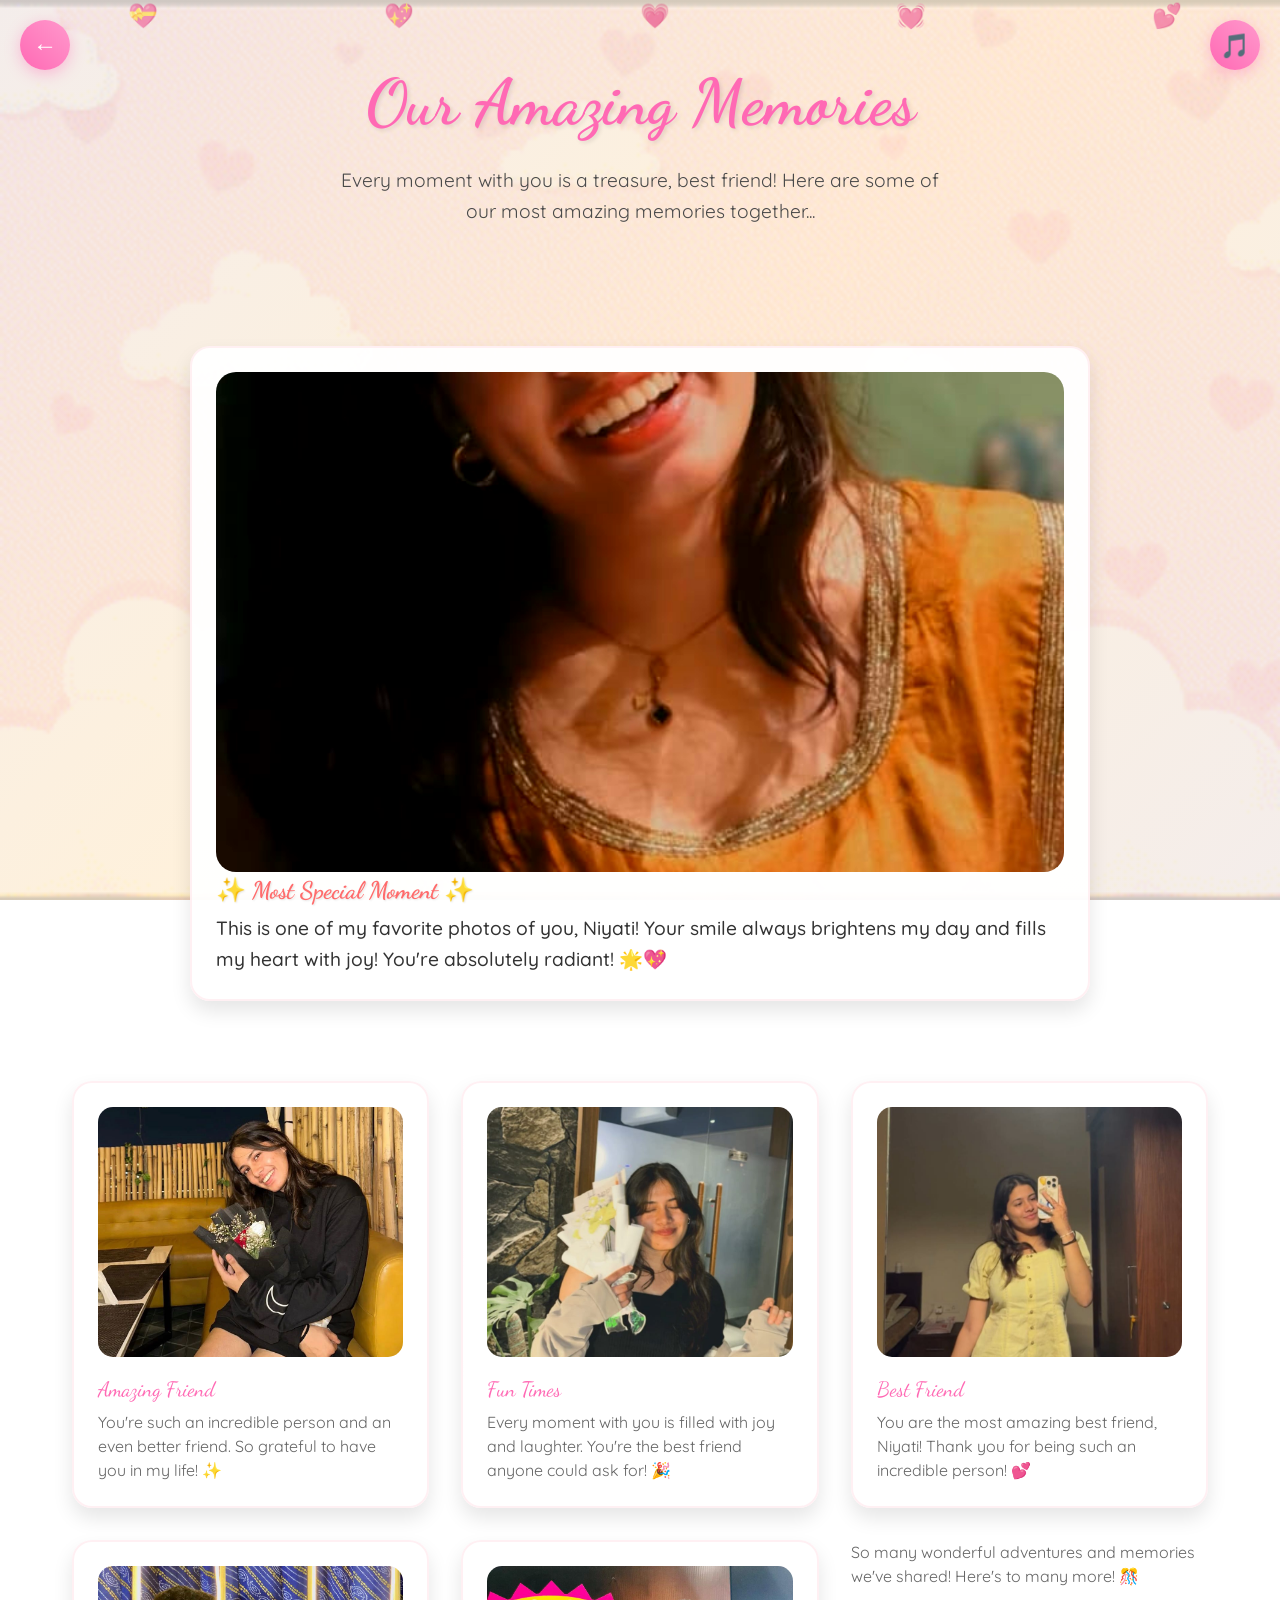
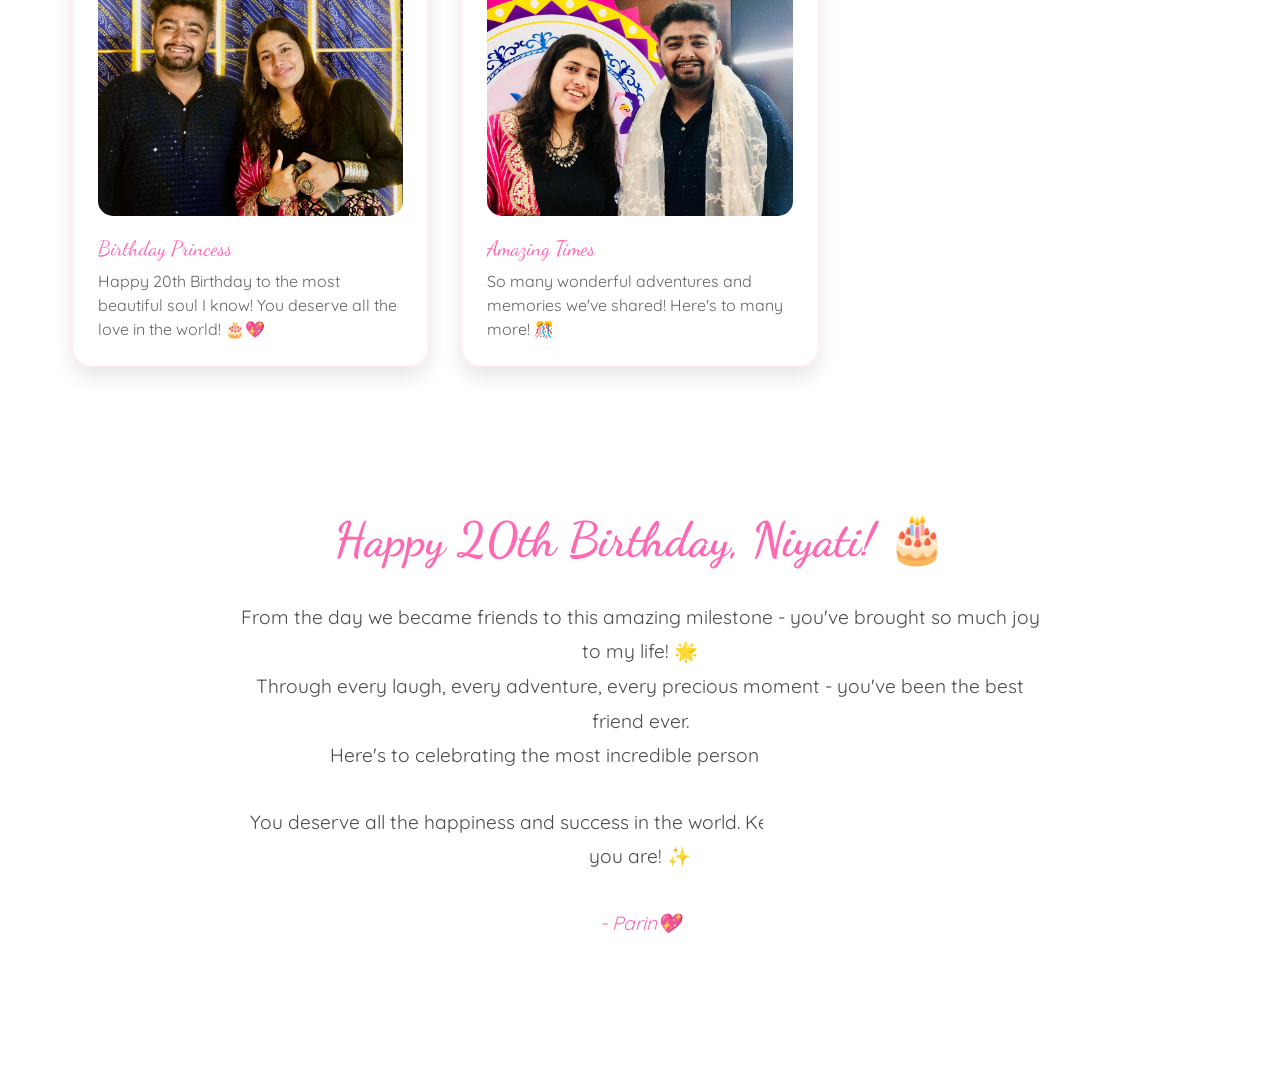
==== commit 62836b6f: "new chnagesf" ====
--- a/memories.html
+++ b/memories.html
@@ -497,11 +497,11 @@
             <div class="memory-caption">Every moment with you is filled with joy and laughter. You're the best friend anyone could ask for! 🎉</div>
         </div>
 
-        <div class="memory-card">
+        <!-- <div class="memory-card">
             <img src="./new_images/WhatsApp Image 2026-01-26 at 10.345.30 PM.jpeg" alt="Sweet Memories" class="memory-img">
             <div class="memory-date">Sweet Memories</div>
             <div class="memory-caption">Creating beautiful memories together! Every moment with you is precious and unforgettable! 💫</div>
-        </div>
+        </div> -->
 
         <div class="memory-card">
             <img src="./new_images/WhatsApp Image 2026-01-26 at 5.36.44 PM.jpeg" alt="Friendship Goals" class="memory-img">
